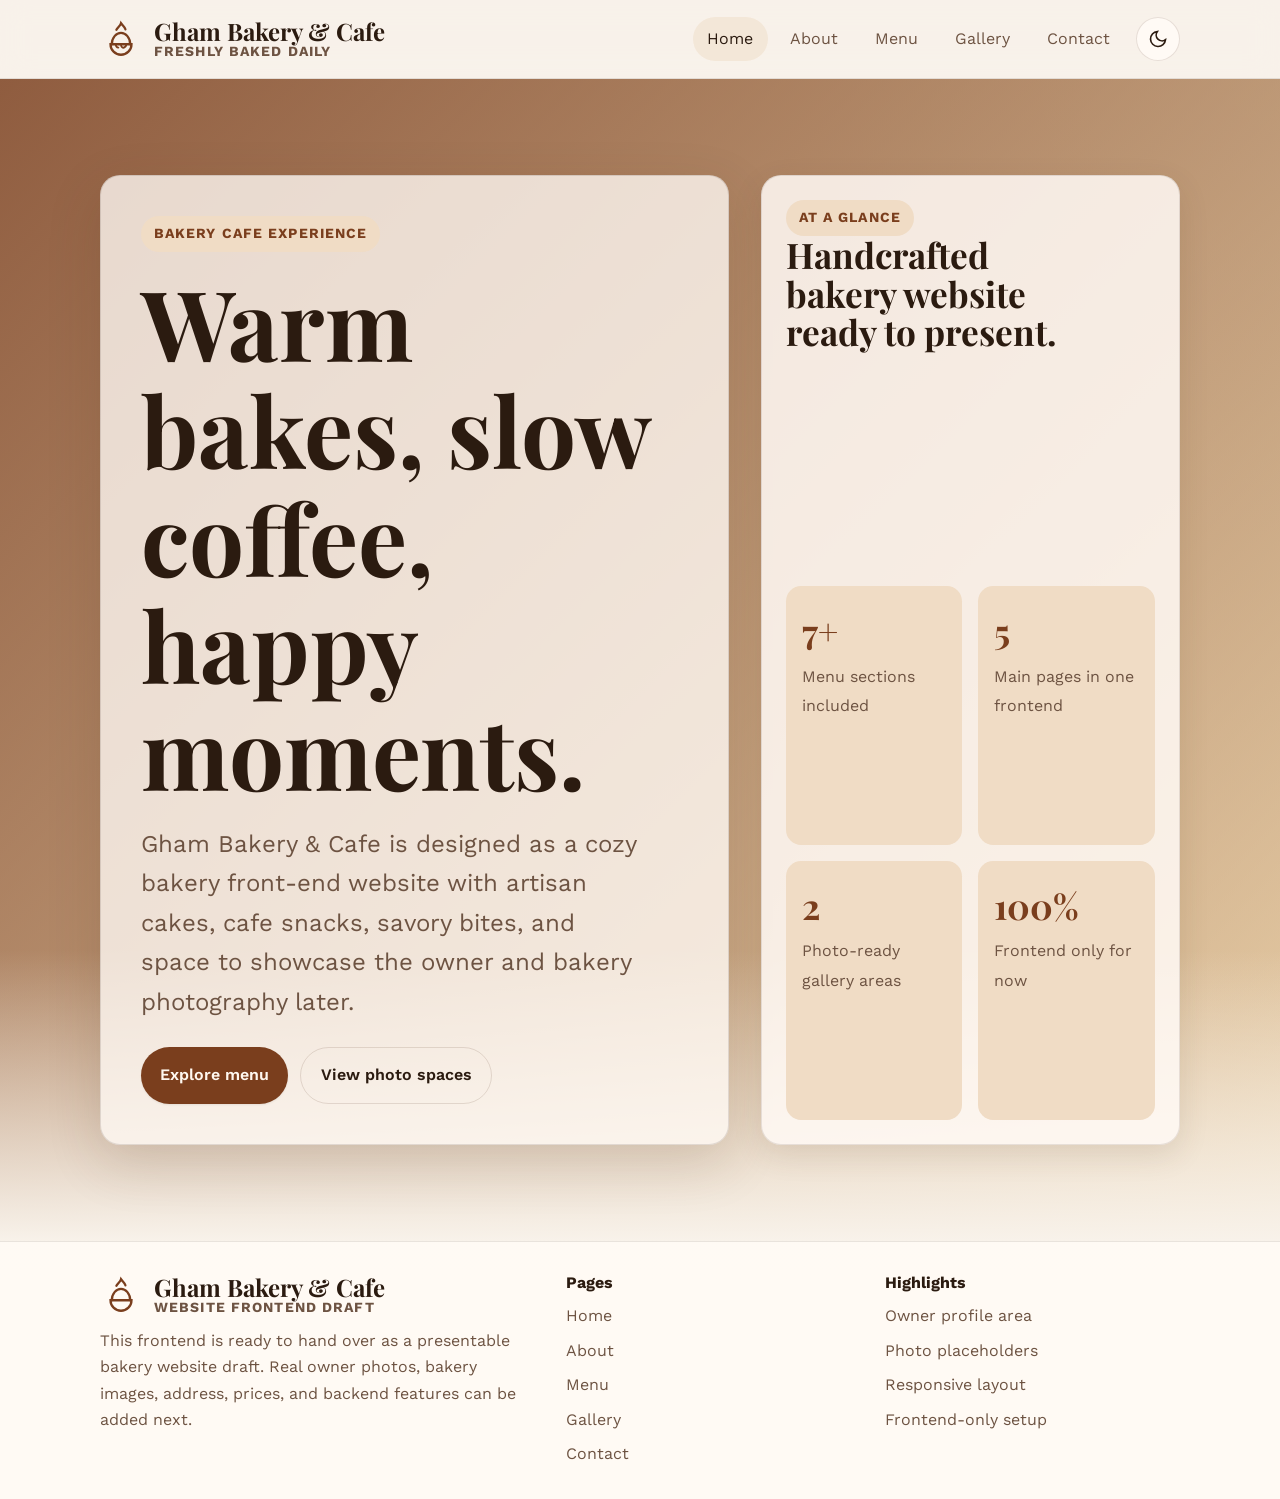
==== index.html @ 5c54b52a "Create index.html" ====
<!DOCTYPE html>
<html lang="en">
<head>
  <meta charset="UTF-8">
  <meta name="viewport" content="width=device-width, initial-scale=1.0">
  <title>Gham Bakery & Cafe</title>
  <meta name="description" content="Gham Bakery & Cafe serves fresh breads, cakes, pizzas, burgers, beverages, and cafe favorites in a warm bakery setting.">
  <meta property="og:title" content="Gham Bakery & Cafe">
  <meta property="og:description" content="Fresh bakes, cafe favorites, and warm hospitality at Gham Bakery & Cafe.">
  <meta property="og:type" content="website">
  <link rel="preconnect" href="https://fonts.googleapis.com">
  <link rel="preconnect" href="https://fonts.gstatic.com" crossorigin>
  <link href="https://fonts.googleapis.com/css2?family=Playfair+Display:wght@600;700&family=Work+Sans:wght@400;500;600;700&display=swap" rel="stylesheet">
  <link rel="stylesheet" href="bakee.css">
</head>
<body>
  <header class="site-header">
    <div class="container nav-wrap">
      <a class="brand" href="#home" aria-label="Gham Bakery & Cafe home">
        <svg class="brand-mark" viewBox="0 0 64 64" fill="none" aria-hidden="true">
          <path d="M18 40c0-10 6.6-17.3 14-17.3S46 30 46 40" stroke="currentColor" stroke-width="3.5" stroke-linecap="round"/>
          <path d="M16 40h32c0 8.8-7.2 16-16 16S16 48.8 16 40Z" stroke="currentColor" stroke-width="3.5"/>
          <path d="M25 18c1.6-3.6 6-6 7-10 2 3 5.6 5.3 6.7 9.2" stroke="currentColor" stroke-width="3.5" stroke-linecap="round"/>
          <path d="M24 40c0 2.8 1.8 5 4 5M32 40c0 3.1 2 5.5 4.5 5.5M40 40c0 2.4-1.6 4.4-3.4 4.9" stroke="currentColor" stroke-width="2.7" stroke-linecap="round"/>
        </svg>
        <span class="brand-name"><strong>Gham Bakery & Cafe</strong><span>Freshly baked daily</span></span>
      </a>
      <div class="nav-actions">
        <button class="menu-toggle" type="button" aria-label="Open navigation" aria-expanded="false" data-menu-toggle>
          <svg width="20" height="20" viewBox="0 0 24 24" fill="none" stroke="currentColor" stroke-width="2"><path d="M4 7h16M4 12h16M4 17h16"/></svg>
        </button>
        <nav class="nav-links" aria-label="Primary navigation" data-nav>
          <a href="#home" data-route="home">Home</a>
          <a href="#about" data-route="about">About</a>
          <a href="#menu" data-route="menu">Menu</a>
          <a href="#gallery" data-route="gallery">Gallery</a>
          <a href="#contact" data-route="contact">Contact</a>
        </nav>
        <button class="theme-toggle" type="button" data-theme-toggle aria-label="Switch theme">
          <svg width="20" height="20" viewBox="0 0 24 24" fill="none" stroke="currentColor" stroke-width="2"><path d="M21 12.79A9 9 0 1 1 11.21 3 7 7 0 0 0 21 12.79z"/></svg>
        </button>
      </div>
    </div>
  </header>

  <main id="main-content">
    <section class="hero page active" id="home" data-page="home">
      <div class="container hero-inner">
        <div class="hero-copy">
          <span class="eyebrow">Bakery cafe experience</span>
          <h1>Warm bakes, slow coffee, happy moments.</h1>
          <p>Gham Bakery & Cafe is designed as a cozy bakery front-end website with artisan cakes, cafe snacks, savory bites, and space to showcase the owner and bakery photography later.</p>
          <div class="hero-actions">
            <a class="btn btn-primary" href="#menu">Explore menu</a>
            <a class="btn btn-secondary" href="#gallery">View photo spaces</a>
          </div>
        </div>
        <aside class="hero-card" aria-label="Quick bakery highlights">
          <div>
            <span class="eyebrow">At a glance</span>
            <h2>Handcrafted bakery website ready to present.</h2>
          </div>
          <div class="hero-stats">
            <div class="stat"><strong>7+</strong><span>Menu sections included</span></div>
            <div class="stat"><strong>5</strong><span>Main pages in one frontend</span></div>
            <div class="stat"><strong>2</strong><span>Photo-ready gallery areas</span></div>
            <div class="stat"><strong>100%</strong><span>Frontend only for now</span></div>
          </div>
        </aside>
      </div>
    </section>

    <section class="page section" id="about" data-page="about">
      <div class="container">
        <div class="page-hero">
          <div>
            <span class="eyebrow">About the bakery</span>
            <h2 class="section-title">A warm story for the brand and the people behind it.</h2>
            <p>Use this section to introduce the bakery, the owner, the promise of freshness, and the cafe vibe that makes regular guests come back.</p>
          </div>
          <a class="btn btn-secondary" href="#contact">Book an enquiry</a>
        </div>

        <div class="summary-grid">
          <article class="card card-pad">
            <h3>Bakery summary</h3>
            <p>Gham Bakery & Cafe can be presented as a neighborhood spot for oven-fresh breads, celebration cakes, tea-time snacks, and comfort food served in a welcoming space. The summary copy is intentionally business-ready so you can hand it over directly and refine it later with real history, opening year, or signature items.</p>
          </article>
          <article class="card card-pad">
            <h3>Owner summary</h3>
            <p>The owner section is prepared as a dedicated story area where you can later add a portrait, a short message, and details about the bakery vision, quality standards, and customer care. This creates a more personal brand feel than a menu-only website.</p>
          </article>
        </div>

        <div class="owner-summary">
          <div class="photo-placeholder card">
            <div>
              <span>Owner photo placeholder</span>
              <p>Add the bakery owner image here later. This block is already sized for a portrait or half-body photo.</p>
            </div>
          </div>
          <article class="card card-pad">
            <h3>Why guests choose Gham Bakery & Cafe</h3>
            <ul class="feature-list">
              <li>Fresh bakery display with classic cakes, pastries, brownies, cookies, and quick dessert options.</li>
              <li>Cafe-style menu that goes beyond sweets with pizzas, burgers, sandwiches, fries, and beverages.</li>
              <li>A space designed for casual family visits, evening coffee breaks, takeaway orders, and small celebrations.</li>
              <li>Owner-focused storytelling area that can later include a personal note, photograph, and bakery journey.</li>
            </ul>
          </article>
        </div>
      </div>
    </section>

    <section class="page section" id="menu" data-page="menu">
      <div class="container">
        <div class="page-hero">
          <div>
            <span class="eyebrow">Menu page</span>
            <h2 class="section-title">A bakery cafe menu with sweet, savory, and beverage sections.</h2>
            <p>This menu is structured to feel complete for a bakery cafe, while still being easy to edit later when the owner shares exact items and prices.</p>
          </div>
          <a class="btn btn-primary" href="#contact">Ask for custom pricing</a>
        </div>

        <div class="menu-grid">
          <article class="card card-pad menu-card">
            <div class="menu-head"><h3>Cakes</h3><span class="menu-tag">Celebration</span></div>
            <ul class="menu-items">
              <li>Chocolate truffle cake</li>
              <li>Black forest cake</li>
              <li>Fresh fruit cake</li>
              <li>Red velvet cake</li>
              <li>Butterscotch crunch cake</li>
            </ul>
          </article>
          <article class="card card-pad menu-card">
            <div class="menu-head"><h3>Pastries & Desserts</h3><span class="menu-tag">Sweet bites</span></div>
            <ul class="menu-items">
              <li>Mini pastries</li>
              <li>Brownies</li>
              <li>Cheesecake slices</li>
              <li>Muffins</li>
              <li>Cookies and tea cakes</li>
            </ul>
          </article>
          <article class="card card-pad menu-card">
            <div class="menu-head"><h3>Beverages</h3><span class="menu-tag">Cafe drinks</span></div>
            <ul class="menu-items">
              <li>Espresso and Americano</li>
              <li>Cappuccino and latte</li>
              <li>Cold coffee</li>
              <li>Hot chocolate</li>
              <li>Tea, green tea, iced tea</li>
            </ul>
          </article>
          <article class="card card-pad menu-card">
            <div class="menu-head"><h3>Pizzas</h3><span class="menu-tag">Savory</span></div>
            <ul class="menu-items">
              <li>Margherita pizza</li>
              <li>Farm fresh pizza</li>
              <li>Corn and cheese pizza</li>
              <li>Paneer tikka pizza</li>
              <li>Loaded veggie pizza</li>
            </ul>
          </article>
          <article class="card card-pad menu-card">
            <div class="menu-head"><h3>Burgers</h3><span class="menu-tag">Cafe favorites</span></div>
            <ul class="menu-items">
              <li>Classic veg burger</li>
              <li>Crispy paneer burger</li>
              <li>Cheese burst burger</li>
              <li>Peri peri burger</li>
              <li>Fries combo burger</li>
            </ul>
          </article>
          <article class="card card-pad menu-card">
            <div class="menu-head"><h3>Sandwiches & Wraps</h3><span class="menu-tag">Quick eats</span></div>
            <ul class="menu-items">
              <li>Grilled veg sandwich</li>
              <li>Cheese corn sandwich</li>
              <li>Paneer tikka wrap</li>
              <li>Mexican veggie wrap</li>
              <li>Club sandwich</li>
            </ul>
          </article>
          <article class="card card-pad menu-card">
            <div class="menu-head"><h3>Snacks</h3><span class="menu-tag">Tea-time</span></div>
            <ul class="menu-items">
              <li>Garlic bread</li>
              <li>French fries</li>
              <li>Cheese loaded fries</li>
              <li>Puff patties</li>
              <li>Nachos with dip</li>
            </ul>
          </article>
          <article class="card card-pad menu-card">
            <div class="menu-head"><h3>Breads & Daily Bakes</h3><span class="menu-tag">Fresh oven</span></div>
            <ul class="menu-items">
              <li>Milk bread loaf</li>
              <li>Garlic loaf</li>
              <li>Bun maska</li>
              <li>Croissants</li>
              <li>Focaccia and artisan buns</li>
            </ul>
          </article>
          <article class="card card-pad menu-card">
            <div class="menu-head"><h3>Special orders</h3><span class="menu-tag">Custom</span></div>
            <ul class="menu-items">
              <li>Birthday and anniversary cakes</li>
              <li>Bulk dessert boxes</li>
              <li>Party snack platters</li>
              <li>Corporate gifting hampers</li>
              <li>Seasonal festive bakes</li>
            </ul>
          </article>
        </div>
      </div>
    </section>

    <section class="page section" id="gallery" data-page="gallery">
      <div class="container">
        <div class="page-hero">
          <div>
            <span class="eyebrow">Photo gallery</span>
            <h2 class="section-title">Dedicated spaces for bakery photos, interiors, and scenic outside views.</h2>
            <p>The gallery mixes visual placeholders with ready-made captions so real photos can be replaced later without redesigning the page.</p>
          </div>
          <a class="btn btn-secondary" href="#about">See owner section</a>
        </div>

        <div class="gallery-grid">
          <article class="gallery-item large one">
            <div class="gallery-placeholder">
              <div>
                <span class="label">Inside bakery</span>
                <h3>Main bakery display area</h3>
                <p>Replace this area with a real wide photo of the bakery interior, pastry counter, or seating zone.</p>
              </div>
            </div>
          </article>
          <article class="gallery-item medium two tall">
            <div class="gallery-placeholder">
              <div>
                <span class="label">Outside view</span>
                <h3>Scenic front view</h3>
                <p>Keep this spot for the building exterior, entrance branding, or evening storefront lighting.</p>
              </div>
            </div>
          </article>
          <article class="gallery-item small three">
            <div class="gallery-placeholder">
              <div>
                <span class="label">Cafe corner</span>
                <h3>Seating or coffee station</h3>
                <p>Add a cozy cafe photo here.</p>
              </div>
            </div>
          </article>
          <article class="gallery-item small four">
            <div class="gallery-placeholder">
              <div>
                <span class="label">Evening mood</span>
                <h3>Night lighting shot</h3>
                <p>Use for outside ambience or signage.</p>
              </div>
            </div>
          </article>
          <article class="gallery-item medium five">
            <div class="gallery-placeholder">
              <div>
                <span class="label">Window scene</span>
                <h3>Bakery and neighborhood feel</h3>
                <p>Ideal for scenic road-side view, storefront glass, or customer-facing corner shots.</p>
              </div>
            </div>
          </article>
        </div>
      </div>
    </section>

    <section class="page section" id="contact" data-page="contact">
      <div class="container">
        <div class="page-hero">
          <div>
            <span class="eyebrow">Contact page</span>
            <h2 class="section-title">Clear contact details, enquiry form, and bakery visit information.</h2>
            <p>This page is frontend-only right now, so the form is ready visually and can be connected to backend logic later.</p>
          </div>
          <a class="btn btn-primary" href="#home">Back to home</a>
        </div>

        <div class="contact-grid">
          <article class="card card-pad">
            <h3>Visit or contact</h3>
            <ul class="contact-list">
              <li><strong>Phone:</strong> +91 XXXXX XXXXX</li>
              <li><strong>Email:</strong> hello@ghambakerycafe.com</li>
              <li><strong>Address:</strong> Add full bakery address here</li>
              <li><strong>Hours:</strong> 9:00 AM to 10:00 PM (editable)</li>
              <li><strong>Services:</strong> Dine-in, takeaway, custom cake orders, celebrations</li>
            </ul>
          </article>
          <article class="card card-pad contact-card">
            <h3>Send an enquiry</h3>
            <form>
              <div class="field">
                <label for="name">Name</label>
                <input id="name" type="text" placeholder="Your name">
              </div>
              <div class="field">
                <label for="phone">Phone</label>
                <input id="phone" type="tel" placeholder="Your phone number">
              </div>
              <div class="field">
                <label for="message">Message</label>
                <textarea id="message" placeholder="Ask about cakes, bookings, or custom orders"></textarea>
              </div>
              <button class="btn btn-primary" type="button">Frontend form ready</button>
            </form>
          </article>
        </div>

        <div class="info-grid margin-top-large">
          <article class="card card-pad">
            <h3>What this website already includes</h3>
            <ul class="mini-list">
              <li>Dedicated home, about, menu, gallery, and contact sections.</li>
              <li>Navbar with smooth section-based navigation and mobile menu.</li>
              <li>Photo placeholders for owner, bakery inside, and scenic outside view.</li>
              <li>Responsive frontend structure with dark mode support.</li>
            </ul>
          </article>
          <article class="card card-pad">
            <h3>What can be added next</h3>
            <ul class="mini-list">
              <li>Real contact form submission and admin management.</li>
              <li>WhatsApp ordering, online menu prices, and cake booking flow.</li>
              <li>Photo uploads, Google Maps embed, and real testimonials.</li>
              <li>Backend dashboard, order system, and dynamic content editing.</li>
            </ul>
          </article>
        </div>
      </div>
    </section>
  </main>

  <footer>
    <div class="container footer-grid">
      <div>
        <div class="brand">
          <svg class="brand-mark" viewBox="0 0 64 64" fill="none" aria-hidden="true">
            <path d="M18 40c0-10 6.6-17.3 14-17.3S46 30 46 40" stroke="currentColor" stroke-width="3.5" stroke-linecap="round"/>
            <path d="M16 40h32c0 8.8-7.2 16-16 16S16 48.8 16 40Z" stroke="currentColor" stroke-width="3.5"/>
            <path d="M25 18c1.6-3.6 6-6 7-10 2 3 5.6 5.3 6.7 9.2" stroke="currentColor" stroke-width="3.5" stroke-linecap="round"/
          </svg>
          <span class="brand-name"><strong>Gham Bakery & Cafe</strong><span>Website frontend draft</span></span>
        </div>
        <p class="footer-note">This frontend is ready to hand over as a presentable bakery website draft. Real owner photos, bakery images, address, prices, and backend features can be added next.</p>
      </div>
      <div>
        <h3 class="footer-heading">Pages</h3>
        <nav class="footer-links" aria-label="Footer pages">
          <a href="#home">Home</a>
          <a href="#about">About</a>
          <a href="#menu">Menu</a>
          <a href="#gallery">Gallery</a>
          <a href="#contact">Contact</a>
        </nav>
      </div>
      <div>
        <h3 class="footer-heading">Highlights</h3>
        <div class="footer-links">
          <span>Owner profile area</span>
          <span>Photo placeholders</span>
          <span>Responsive layout</span>
          <span>Frontend-only setup</span>
        </div>
      </div>
    </div>
  </footer>

  <script>
    (function () {
      const html = document.documentElement;
      const toggle = document.querySelector('[data-theme-toggle]');
      const prefersDark = window.matchMedia('(prefers-color-scheme: dark)').matches;
      let theme = prefersDark ? 'dark' : 'light';
      html.setAttribute('data-theme', theme);

      const updateThemeIcon = () => {
        toggle.innerHTML = theme === 'dark'
          ? '<svg width="20" height="20" viewBox="0 0 24 24" fill="none" stroke="currentColor" stroke-width="2"><circle cx="12" cy="12" r="5"/><path d="M12 1v2M12 21v2M4.22 4.22l1.42 1.42M18.36 18.36l1.42 1.42M1 12h2M21 12h2M4.22 19.78l1.42-1.42M18.36 5.64l1.42-1.42"/></svg>'
          : '<svg width="20" height="20" viewBox="0 0 24 24" fill="none" stroke="currentColor" stroke-width="2"><path d="M21 12.79A9 9 0 1 1 11.21 3 7 7 0 0 0 21 12.79z"/></svg>';
        toggle.setAttribute('aria-label', 'Switch to ' + (theme === 'dark' ? 'light' : 'dark') + ' mode');
      };
      updateThemeIcon();
      toggle.addEventListener('click', () => {
        theme = theme === 'dark' ? 'light' : 'dark';
        html.setAttribute('data-theme', theme);
        updateThemeIcon();
      });

      const pages = document.querySelectorAll('[data-page]');
      const links = document.querySelectorAll('[data-route]');
      const nav = document.querySelector('[data-nav]');
      const menuToggle = document.querySelector('[data-menu-toggle]');

      const showPage = () => {
        const route = (window.location.hash || '#home').replace('#', '');
        pages.forEach(page => page.classList.toggle('active', page.dataset.page === route));
        links.forEach(link => link.classList.toggle('active', link.dataset.route === route));
        nav.classList.remove('open');
        menuToggle.setAttribute('aria-expanded', 'false');
        window.scrollTo({ top: 0, behavior: 'smooth' });
      };

      menuToggle.addEventListener('click', () => {
        const open = nav.classList.toggle('open');
        menuToggle.setAttribute('aria-expanded', String(open));
      });

      window.addEventListener('hashchange', showPage);
      showPage();
    })();
  </script>
</body>
</html>
---- bakee.css ----
:root, [data-theme="light"] {
  --text-xs: clamp(0.75rem, 0.7rem + 0.25vw, 0.875rem);
  --text-sm: clamp(0.875rem, 0.8rem + 0.35vw, 1rem);
  --text-base: clamp(1rem, 0.95rem + 0.25vw, 1.125rem);
  --text-lg: clamp(1.125rem, 1rem + 0.75vw, 1.5rem);
  --text-xl: clamp(1.5rem, 1.2rem + 1.25vw, 2.25rem);
  --text-2xl: clamp(2rem, 1.2rem + 2.5vw, 3.5rem);
  --text-3xl: clamp(2.5rem, 1rem + 4vw, 5rem);
  --text-hero: clamp(3rem, 0.5rem + 7vw, 7rem);

  --space-1: 0.25rem;
  --space-2: 0.5rem;
  --space-3: 0.75rem;
  --space-4: 1rem;
  --space-5: 1.25rem;
  --space-6: 1.5rem;
  --space-8: 2rem;
  --space-10: 2.5rem;
  --space-12: 3rem;
  --space-16: 4rem;
  --space-20: 5rem;
  --space-24: 6rem;
  --space-32: 8rem;

  --color-bg: #f8f2ea;
  --color-surface: #fffaf5;
  --color-surface-2: #f3e7d8;
  --color-surface-offset: #ead9c6;
  --color-surface-offset-2: #dcc3a7;
  --color-surface-dynamic: #d1b191;
  --color-divider: #d8c0a7;
  --color-border: rgba(84, 52, 29, 0.14);
  --color-text: #2b1b10;
  --color-text-muted: #6d5342;
  --color-text-faint: #a18671;
  --color-text-inverse: #fff8f0;
  --color-primary: #7a3e1d;
  --color-primary-hover: #5f2f15;
  --color-primary-active: #48210e;
  --color-primary-highlight: #f0dcc5;
  --color-secondary: #c78b2a;
  --color-secondary-soft: #f5e2bf;
  --radius-sm: 0.375rem;
  --radius-md: 0.625rem;
  --radius-lg: 0.95rem;
  --radius-xl: 1.25rem;
  --radius-full: 999px;
  --transition-interactive: 180ms cubic-bezier(0.16, 1, 0.3, 1);
  --shadow-sm: 0 1px 2px rgba(43, 27, 16, 0.08);
  --shadow-md: 0 10px 30px rgba(82, 54, 30, 0.12);
  --shadow-lg: 0 18px 54px rgba(74, 43, 16, 0.16);
  --content-narrow: 680px;
  --content-default: 1080px;
  --content-wide: 1240px;
  --font-display: 'Playfair Display', Georgia, serif;
  --font-body: 'Work Sans', Arial, sans-serif;
  --hero-image: linear-gradient(135deg, rgba(122,62,29,0.84), rgba(199,139,42,0.36)), radial-gradient(circle at top right, rgba(255,255,255,0.24), transparent 30%), url('https://picsum.photos/seed/gham-bakery-hero/1600/1100');
}

[data-theme="dark"] {
  --color-bg: #181210;
  --color-surface: #201916;
  --color-surface-2: #2a211c;
  --color-surface-offset: #342821;
  --color-surface-offset-2: #433126;
  --color-surface-dynamic: #583d2c;
  --color-divider: #44352b;
  --color-border: rgba(255, 233, 211, 0.12);
  --color-text: #f5e8da;
  --color-text-muted: #c8ae94;
  --color-text-faint: #8d755f;
  --color-text-inverse: #241812;
  --color-primary: #dd9b53;
  --color-primary-hover: #ebb06f;
  --color-primary-active: #f4c48d;
  --color-primary-highlight: #4a3428;
  --color-secondary: #f0c67b;
  --color-secondary-soft: #3c2c1f;
  --shadow-sm: 0 1px 2px rgba(0,0,0,0.22);
  --shadow-md: 0 10px 30px rgba(0,0,0,0.28);
  --shadow-lg: 0 20px 60px rgba(0,0,0,0.36);
  --hero-image: linear-gradient(135deg, rgba(24,18,16,0.78), rgba(221,155,83,0.26)), radial-gradient(circle at top right, rgba(255,255,255,0.06), transparent 32%), url('https://picsum.photos/seed/gham-bakery-hero-night/1600/1100');
}

@media (prefers-color-scheme: dark) {
  :root:not([data-theme]) {
    --color-bg: #181210;
    --color-surface: #201916;
    --color-surface-2: #2a211c;
    --color-surface-offset: #342821;
    --color-surface-offset-2: #433126;
    --color-surface-dynamic: #583d2c;
    --color-divider: #44352b;
    --color-border: rgba(255, 233, 211, 0.12);
    --color-text: #f5e8da;
    --color-text-muted: #c8ae94;
    --color-text-faint: #8d755f;
    --color-text-inverse: #241812;
    --color-primary: #dd9b53;
    --color-primary-hover: #ebb06f;
    --color-primary-active: #f4c48d;
    --color-primary-highlight: #4a3428;
    --color-secondary: #f0c67b;
    --color-secondary-soft: #3c2c1f;
    --shadow-sm: 0 1px 2px rgba(0,0,0,0.22);
    --shadow-md: 0 10px 30px rgba(0,0,0,0.28);
    --shadow-lg: 0 20px 60px rgba(0,0,0,0.36);
    --hero-image: linear-gradient(135deg, rgba(24,18,16,0.78), rgba(221,155,83,0.26)), radial-gradient(circle at top right, rgba(255,255,255,0.06), transparent 32%), url('https://picsum.photos/seed/gham-bakery-hero-night/1600/1100');
  }
}

*, *::before, *::after { box-sizing: border-box; margin: 0; padding: 0; }
html {
  -moz-text-size-adjust: none;
  -webkit-text-size-adjust: none;
  text-size-adjust: none;
  -webkit-font-smoothing: antialiased;
  -moz-osx-font-smoothing: grayscale;
  text-rendering: optimizeLegibility;
  scroll-behavior: smooth;
  scroll-padding-top: 6rem;
}
body {
  min-height: 100dvh;
  line-height: 1.65;
  font-family: var(--font-body);
  font-size: var(--text-base);
  color: var(--color-text);
  background: linear-gradient(180deg, var(--color-bg), var(--color-surface));
}
img, picture, video, canvas, svg { display: block; max-width: 100%; height: auto; }
input, button, textarea, select { font: inherit; color: inherit; }
h1, h2, h3, h4 { text-wrap: balance; line-height: 1.1; }
p, li { text-wrap: pretty; max-width: 70ch; }
a { color: inherit; text-decoration: none; }
button { cursor: pointer; background: none; border: none; }
::selection { background: rgba(199, 139, 42, 0.28); color: var(--color-text); }
:focus-visible { outline: 2px solid var(--color-primary); outline-offset: 3px; border-radius: var(--radius-sm); }
@media (prefers-reduced-motion: reduce) {
  *, *::before, *::after {
    animation-duration: 0.01ms !important;
    animation-iteration-count: 1 !important;
    transition-duration: 0.01ms !important;
    scroll-behavior: auto !important;
  }
}

.skip-link {
  position: absolute;
  left: var(--space-4);
  top: -3rem;
  background: var(--color-primary);
  color: var(--color-text-inverse);
  padding: var(--space-3) var(--space-4);
  border-radius: var(--radius-md);
  z-index: 200;
}
.skip-link:focus { top: var(--space-4); }
.container {
  width: min(calc(100% - 2rem), var(--content-default));
  margin-inline: auto;
}
.section {
  padding-block: clamp(var(--space-12), 8vw, var(--space-24));
  content-visibility: auto;
}
.eyebrow {
  display: inline-flex;
  align-items: center;
  gap: var(--space-2);
  padding: 0.4rem 0.8rem;
  border-radius: var(--radius-full);
  background: var(--color-primary-highlight);
  color: var(--color-primary);
  font-size: var(--text-xs);
  text-transform: uppercase;
  letter-spacing: 0.08em;
  font-weight: 700;
}
.section-title {
  font-family: var(--font-display);
  font-size: var(--text-2xl);
  margin-top: var(--space-4);
  margin-bottom: var(--space-4);
}
.section-copy { color: var(--color-text-muted); }
.btn {
  display: inline-flex;
  align-items: center;
  justify-content: center;
  min-height: 44px;
  padding: 0.9rem 1.2rem;
  border-radius: var(--radius-full);
  font-size: var(--text-sm);
  font-weight: 600;
  transition: transform var(--transition-interactive), background var(--transition-interactive), color var(--transition-interactive), box-shadow var(--transition-interactive);
}
.btn:hover { transform: translateY(-1px); }
.btn-primary {
  background: var(--color-primary);
  color: var(--color-text-inverse);
  box-shadow: var(--shadow-sm);
}
.btn-primary:hover { background: var(--color-primary-hover); }
.btn-secondary {
  background: transparent;
  color: var(--color-text);
  border: 1px solid var(--color-border);
}
.btn-secondary:hover { background: var(--color-surface-2); }
.site-header {
  position: sticky;
  top: 0;
  z-index: 100;
  background: color-mix(in srgb, var(--color-bg) 86%, transparent);
  backdrop-filter: blur(14px);
  border-bottom: 1px solid color-mix(in srgb, var(--color-text) 10%, transparent);
}
.nav-wrap {
  display: flex;
  align-items: center;
  justify-content: space-between;
  gap: var(--space-4);
  min-height: 78px;
}
.brand {
  display: inline-flex;
  align-items: center;
  gap: var(--space-3);
  font-weight: 700;
}
.brand-mark {
  width: 42px;
  height: 42px;
  color: var(--color-primary);
}
.brand-name {
  display: flex;
  flex-direction: column;
  line-height: 1.05;
}
.brand-name strong {
  font-family: var(--font-display);
  font-size: var(--text-lg);
  font-weight: 700;
}
.brand-name span {
  color: var(--color-text-muted);
  font-size: var(--text-xs);
  letter-spacing: 0.08em;
  text-transform: uppercase;
}
.nav-actions { display: flex; align-items: center; gap: var(--space-3); }
.nav-links {
  display: flex;
  align-items: center;
  gap: var(--space-2);
  flex-wrap: wrap;
}
.nav-links a {
  min-height: 44px;
  display: inline-flex;
  align-items: center;
  padding: 0.55rem 0.9rem;
  border-radius: var(--radius-full);
  font-size: var(--text-sm);
  color: var(--color-text-muted);
}
.nav-links a:hover,
.nav-links a.active { background: var(--color-surface-2); color: var(--color-text); }
.theme-toggle, .menu-toggle {
  min-width: 44px;
  min-height: 44px;
  display: inline-grid;
  place-items: center;
  border-radius: var(--radius-full);
  border: 1px solid var(--color-border);
  background: var(--color-surface);
}
.menu-toggle { display: none; }

.hero {
  position: relative;
  min-height: min(88vh, 900px);
  display: grid;
  align-items: center;
  overflow: clip;
}
.hero::before {
  content: "";
  position: absolute;
  inset: 0;
  background: var(--hero-image);
  background-size: cover;
  background-position: center;
  transform: scale(1.02);
}
.hero::after {
  content: "";
  position: absolute;
  inset: auto 0 0;
  height: 25%;
  background: linear-gradient(to bottom, transparent, var(--color-bg));
}
.hero-inner {
  position: relative;
  z-index: 1;
  display: grid;
  grid-template-columns: 1.2fr 0.8fr;
  gap: var(--space-8);
  align-items: end;
  padding-block: clamp(var(--space-16), 10vw, var(--space-24));
}
.hero-copy {
  padding: clamp(var(--space-6), 4vw, var(--space-10));
  border-radius: var(--radius-xl);
  background: color-mix(in srgb, var(--color-surface) 78%, transparent);
  box-shadow: var(--shadow-lg);
  border: 1px solid color-mix(in srgb, var(--color-text) 12%, transparent);
}
.hero h1 {
  font-family: var(--font-display);
  font-size: var(--text-hero);
  max-width: 9ch;
  margin-top: var(--space-4);
}
.hero p {
  font-size: var(--text-lg);
  color: var(--color-text-muted);
  margin-top: var(--space-5);
}
.hero-actions {
  display: flex;
  flex-wrap: wrap;
  gap: var(--space-3);
  margin-top: var(--space-6);
}
.hero-card {
  align-self: stretch;
  display: grid;
  gap: var(--space-4);
  padding: var(--space-6);
  background: color-mix(in srgb, var(--color-surface) 86%, transparent);
  border-radius: var(--radius-xl);
  border: 1px solid color-mix(in srgb, var(--color-text) 10%, transparent);
  box-shadow: var(--shadow-md);
}
.hero-card h2 {
  font-family: var(--font-display);
  font-size: var(--text-xl);
}
.hero-stats {
  display: grid;
  grid-template-columns: repeat(2, minmax(0, 1fr));
  gap: var(--space-4);
}
.stat {
  padding: var(--space-4);
  border-radius: var(--radius-lg);
  background: var(--color-primary-highlight);
}
.stat strong {
  display: block;
  font-size: var(--text-xl);
  font-family: var(--font-display);
  color: var(--color-primary);
}
.stat span { color: var(--color-text-muted); font-size: var(--text-sm); }

.page { display: none; }
.page.active { display: block; }

.summary-grid,
.menu-grid,
.gallery-grid,
.info-grid,
.contact-grid,
.feature-grid {
  display: grid;
  gap: var(--space-6);
}
.summary-grid,
.feature-grid,
.contact-grid,
.info-grid { grid-template-columns: repeat(2, minmax(0, 1fr)); }
.menu-grid { grid-template-columns: repeat(3, minmax(0, 1fr)); }
.gallery-grid { grid-template-columns: repeat(12, 1fr); }

.card {
  background: var(--color-surface);
  border: 1px solid var(--color-border);
  border-radius: var(--radius-xl);
  box-shadow: var(--shadow-sm);
}
.card-pad { padding: clamp(var(--space-5), 3vw, var(--space-8)); }
.card h3 {
  font-size: var(--text-lg);
  margin-bottom: var(--space-3);
}
.card p, .card li { color: var(--color-text-muted); }

.owner-summary {
  display: grid;
  grid-template-columns: 0.8fr 1.2fr;
  gap: var(--space-6);
  align-items: stretch;
  margin-top: var(--space-8);
}
.photo-placeholder {
  display: grid;
  place-items: center;
  min-height: 320px;
  background:
    linear-gradient(135deg, color-mix(in srgb, var(--color-secondary) 20%, var(--color-surface-2)), color-mix(in srgb, var(--color-primary) 10%, var(--color-surface))),
    repeating-linear-gradient(45deg, transparent, transparent 10px, rgba(255,255,255,0.12) 10px, rgba(255,255,255,0.12) 20px);
  border: 2px dashed color-mix(in srgb, var(--color-primary) 26%, transparent);
  border-radius: var(--radius-xl);
  text-align: center;
  padding: var(--space-6);
}
.photo-placeholder span {
  display: block;
  color: var(--color-primary);
  font-size: var(--text-sm);
  font-weight: 700;
  text-transform: uppercase;
  letter-spacing: 0.08em;
  margin-bottom: var(--space-2);
}

.feature-list,
.contact-list,
.menu-items,
.mini-list {
  list-style: none;
  display: grid;
  gap: var(--space-3);
}
.feature-list li,
.menu-items li,
.mini-list li {
  padding-top: var(--space-3);
  border-top: 1px solid color-mix(in srgb, var(--color-text) 10%, transparent);
}
.feature-list li:first-child,
.menu-items li:first-child,
.mini-list li:first-child { padding-top: 0; border-top: 0; }

.menu-card .menu-head {
  display: flex;
  justify-content: space-between;
  gap: var(--space-3);
  align-items: center;
  margin-bottom: var(--space-4);
}
.menu-tag {
  padding: 0.35rem 0.7rem;
  border-radius: var(--radius-full);
  background: var(--color-secondary-soft);
  color: var(--color-primary);
  font-size: var(--text-xs);
  font-weight: 700;
  letter-spacing: 0.06em;
  text-transform: uppercase;
}

.gallery-item {
  position: relative;
  min-height: 220px;
  overflow: hidden;
  border-radius: var(--radius-xl);
  border: 1px solid var(--color-border);
  background: var(--color-surface);
  box-shadow: var(--shadow-sm);
  display: flex;
  align-items: end;
  padding: var(--space-5);
  isolation: isolate;
}
.gallery-item::before {
  content: "";
  position: absolute;
  inset: 0;
  background-size: cover;
  background-position: center;
  opacity: 0.25;
  z-index: -2;
}
.gallery-item::after {
  content: "";
  position: absolute;
  inset: 0;
  background: linear-gradient(to top, rgba(23, 16, 11, 0.72), rgba(23, 16, 11, 0.08));
  z-index: -1;
}
.gallery-item.large { grid-column: span 7; min-height: 360px; }
.gallery-item.medium { grid-column: span 5; }
.gallery-item.small { grid-column: span 4; }
.gallery-item.tall { min-height: 320px; }
.gallery-item .label {
  display: inline-block;
  padding: 0.35rem 0.7rem;
  border-radius: var(--radius-full);
  background: rgba(255,255,255,0.16);
  color: #fff8f0;
  font-size: var(--text-xs);
  text-transform: uppercase;
  letter-spacing: 0.08em;
  margin-bottom: var(--space-3);
}
.gallery-item h3 { color: #fff8f0; font-size: var(--text-lg); }
.gallery-item p { color: rgba(255, 248, 240, 0.84); }
.gallery-placeholder {
  display: grid;
  place-items: center;
  min-height: 300px;
  border: 2px dashed rgba(255,255,255,0.4);
  border-radius: calc(var(--radius-xl) - var(--space-2));
  backdrop-filter: blur(4px);
  text-align: center;
  padding: var(--space-6);
}

.gallery-item.one::before { background-image: url('https://picsum.photos/seed/gham-display-counter/1200/900'); }
.gallery-item.two::before { background-image: url('https://picsum.photos/seed/gham-scenic-front/1200/900'); }
.gallery-item.three::before { background-image: url('https://picsum.photos/seed/gham-cafe-corner/1200/900'); }
.gallery-item.four::before { background-image: url('https://picsum.photos/seed/gham-evening-bakery/1200/900'); }
.gallery-item.five::before { background-image: url('https://picsum.photos/seed/gham-window-view/1200/900'); }

.contact-card form {
  display: grid;
  gap: var(--space-4);
}
.field {
  display: grid;
  gap: var(--space-2);
}
.field label { font-weight: 600; font-size: var(--text-sm); }
.field input,
.field textarea {
  width: 100%;
  padding: 0.95rem 1rem;
  border-radius: var(--radius-lg);
  border: 1px solid var(--color-border);
  background: var(--color-surface-2);
}
.field textarea { min-height: 150px; resize: vertical; }

.page-hero {
  display: grid;
  gap: var(--space-5);
  align-items: start;
  grid-template-columns: 1fr auto;
  margin-bottom: var(--space-8);
}
.page-hero p { color: var(--color-text-muted); }

footer {
  padding-block: var(--space-8);
  border-top: 1px solid color-mix(in srgb, var(--color-text) 10%, transparent);
  background: color-mix(in srgb, var(--color-surface) 82%, transparent);
}
.footer-grid {
  display: grid;
  grid-template-columns: 1.2fr 0.8fr 0.8fr;
  gap: var(--space-6);
  align-items: start;
}
.footer-note { color: var(--color-text-muted); font-size: var(--text-sm); }
.footer-links {
  display: grid;
  gap: var(--space-2);
  font-size: var(--text-sm);
  color: var(--color-text-muted);
}

.margin-top-large { margin-top: var(--space-6); }
footer .brand { margin-bottom: var(--space-3); }
.footer-heading { font-size: var(--text-sm); margin-bottom: var(--space-3); }

@media (max-width: 980px) {
  .hero-inner,
  .summary-grid,
  .feature-grid,
  .contact-grid,
  .info-grid,
  .owner-summary,
  .footer-grid,
  .page-hero { grid-template-columns: 1fr; }
  .menu-grid { grid-template-columns: repeat(2, minmax(0, 1fr)); }
  .gallery-item.large,
  .gallery-item.medium,
  .gallery-item.small { grid-column: span 6; }
  .nav-links {
    position: absolute;
    inset: calc(100% + 0.5rem) 1rem auto;
    background: var(--color-surface);
    border: 1px solid var(--color-border);
    border-radius: var(--radius-xl);
    box-shadow: var(--shadow-lg);
    padding: var(--space-4);
    display: none;
    flex-direction: column;
    align-items: stretch;
  }
  .nav-links.open { display: flex; }
  .nav-links a { width: 100%; }
  .menu-toggle { display: inline-grid; }
}

@media (max-width: 720px) {
  .hero { min-height: auto; }
  .hero-copy, .hero-card { padding: var(--space-5); }
  .hero h1 { max-width: 10ch; }
  .menu-grid { grid-template-columns: 1fr; }
  .gallery-grid { grid-template-columns: repeat(1, 1fr); }
  .gallery-item.large,
  .gallery-item.medium,
  .gallery-item.small { grid-column: auto; min-height: 280px; }
  .hero-stats { grid-template-columns: 1fr; }
  .nav-wrap { min-height: 72px; }
}
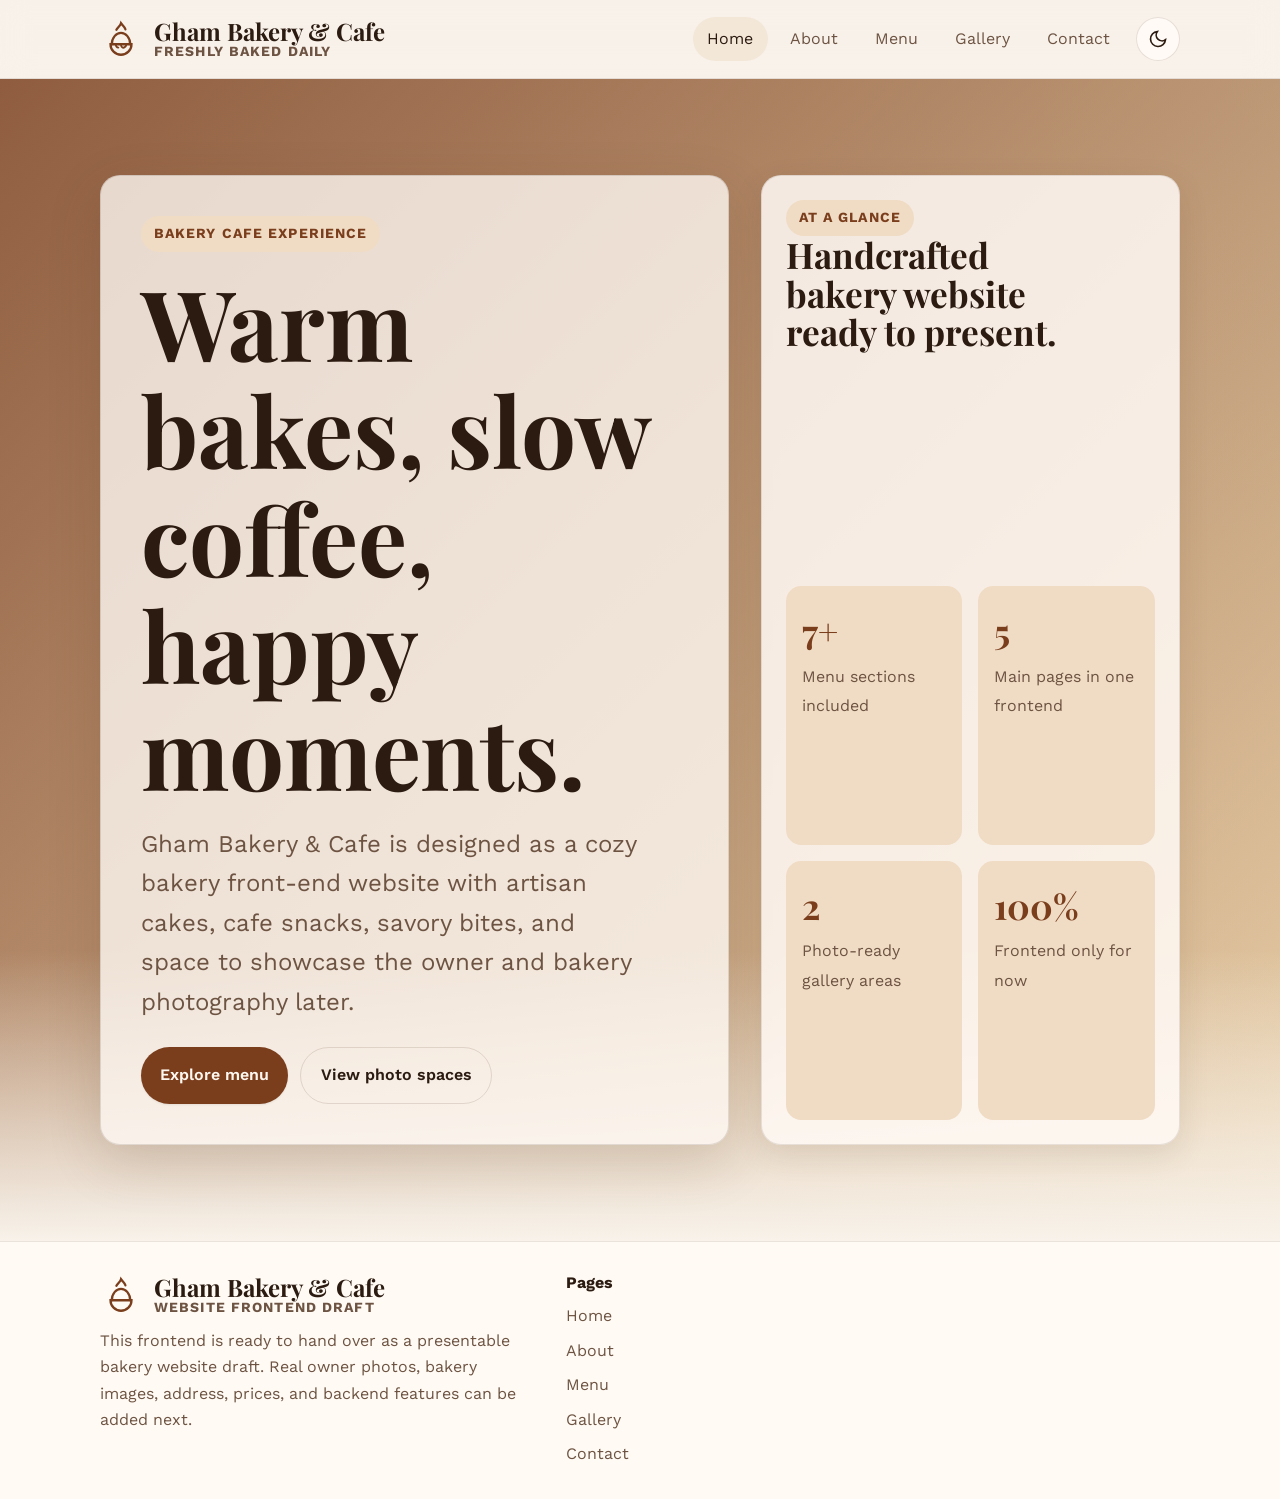
==== commit 8d157a3e: "Update index.html" ====
--- a/index.html
+++ b/index.html
@@ -368,15 +368,6 @@
           <a href="#contact">Contact</a>
         </nav>
       </div>
-      <div>
-        <h3 class="footer-heading">Highlights</h3>
-        <div class="footer-links">
-          <span>Owner profile area</span>
-          <span>Photo placeholders</span>
-          <span>Responsive layout</span>
-          <span>Frontend-only setup</span>
-        </div>
-      </div>
     </div>
   </footer>
 
